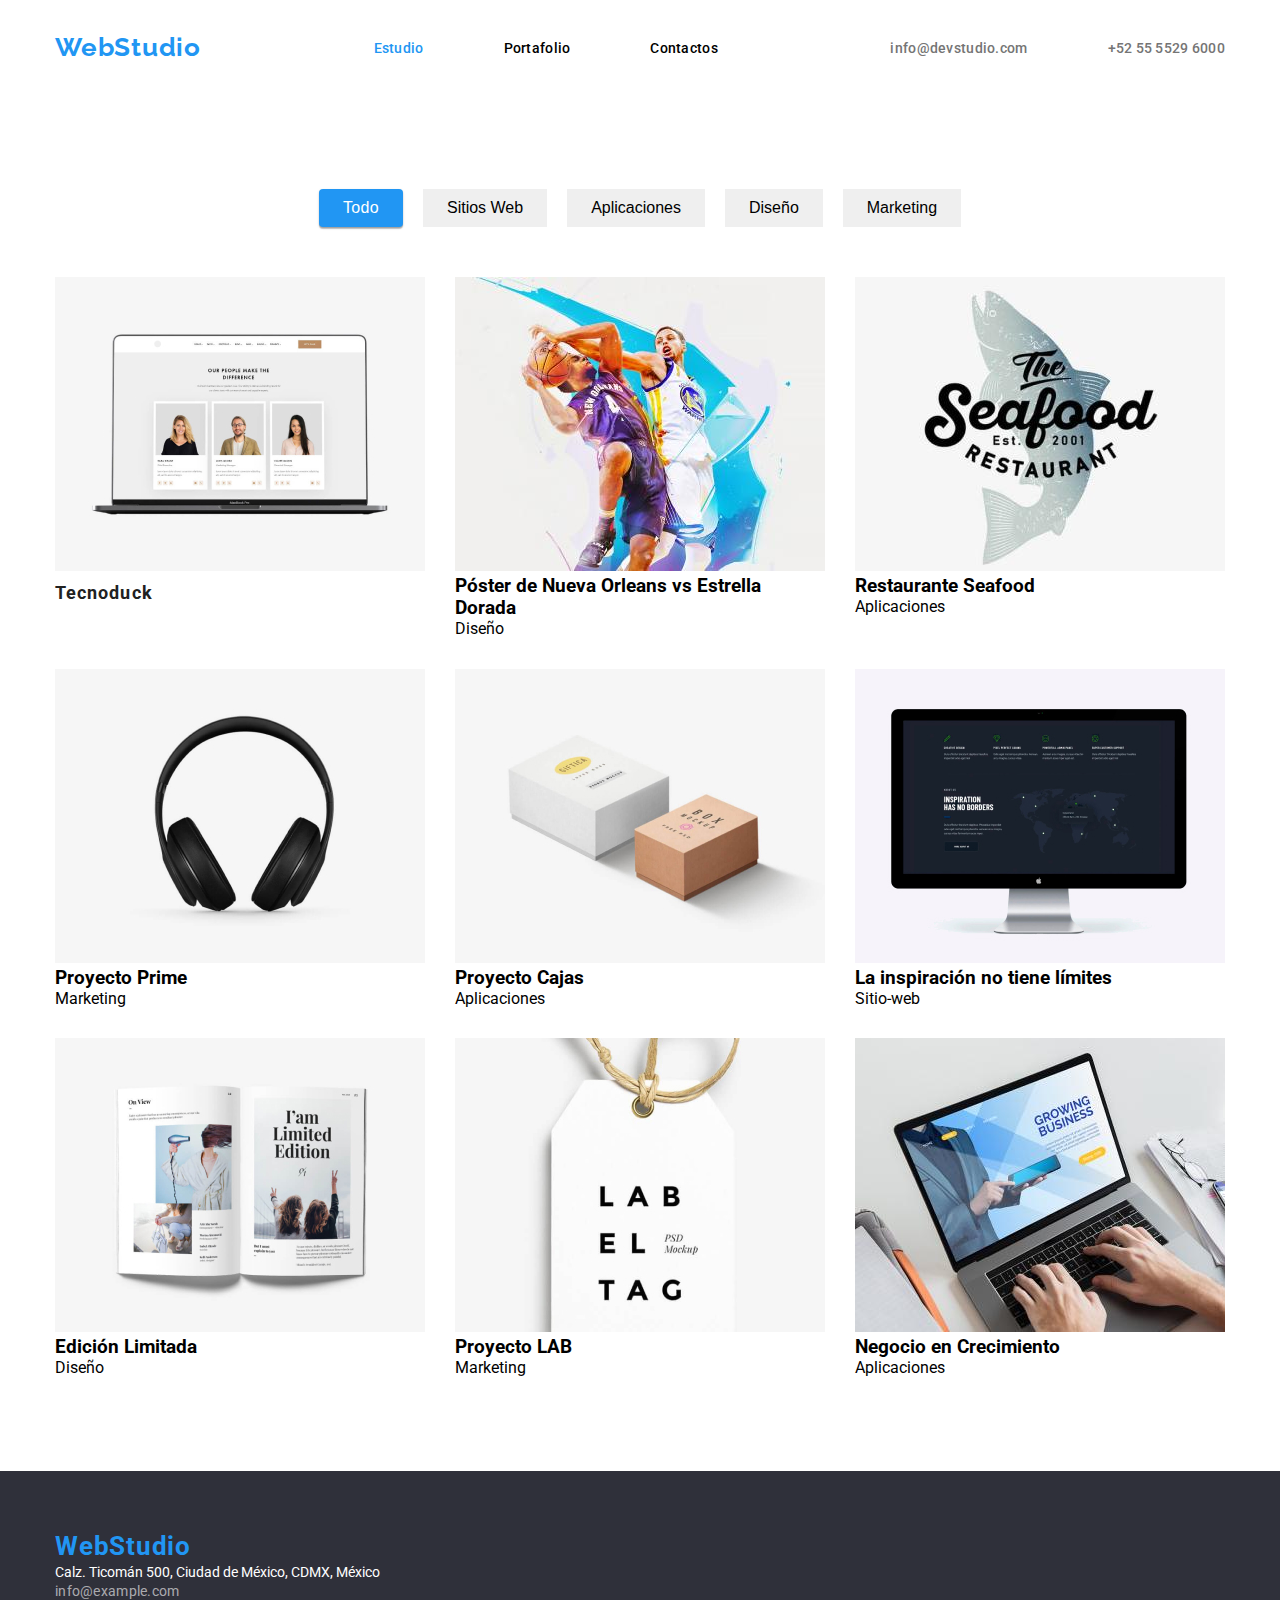
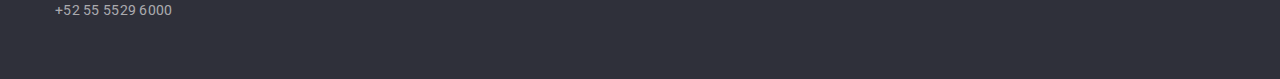
==== portafolio.html @ afd82af7 "first commit" ====
<!DOCTYPE html>
<html lang="en">
<head>
    <meta charset="UTF-8">
    <meta http-equiv="X-UA-Compatible" content="IE=edge">
    <meta name="viewport" content="width=device-width, initial-scale=1.0">
    <title>Portafolio</title>
    <link rel="stylesheet" href="./css/style.css">
    <link href="https://fonts.googleapis.com/css2?family=Roboto:wght@400;500;700;900&display=swap" rel="stylesheet">
    <link href="https://fonts.googleapis.com/css2?family=Raleway:wght@700&family=Roboto:wght@900&display=swap" rel="stylesheet">
</head>
<body>
    <!-- portafolio -->
    <header>
        <div class="container header-container">
            <p><a class="header-title" href="index.html">WebStudio</a></p>
            <nav>
                <ul class="nav-menu">    
                    <li><a class="menu-nav current" href="studio.html">Estudio</a></li>
                    <li><a class="menu-nav" href="portafolio.html">Portafolio</a></li>
                    <li><a class="menu-nav" href="Contactos">Contactos</a></li>
                </ul>
            </nav>
            <ul class="contact-menu">
                <li><a class="contact" href="info@devstudio.com">info@devstudio.com</a></li>
                <li><a class="contact" href="+52-55-5529-6000">+52 55 5529 6000</a></li>
            </ul>  
        </div>
    </header>
    <main>
        <section class="portafolio section">
            <div class="container">
        <ul class="button-list">
            <li><button class="buttons current" type="button">Todo</button></li>
            <li><button class="filter" type="button">Sitios Web</button></li>
            <li><button class="filter" type="button">Aplicaciones</button></li>
            <li><button class="filter" type="button">Diseño</button></li>
            <li><button class="filter" type="button">Marketing</button></li>
        </ul>
<!-- proyecto 1 -->
            <ul class="portafolio-list">
                <li class="portafolio-item">
                    <img src="./images/image8.jpg" alt="laptop" width="370">
                    <h3 class="portafolio-title">Tecnoduck</h3>
                    <p class="portafolio-description">Sitio-web</p>
                </li>
                <li class="portafolio-item">
                    <img src="./images/image9.jpg" alt="poster" width="370">
                    <h3>Póster de Nueva Orleans vs Estrella Dorada</h3>
                    <p>Diseño</p>
                </li>
                <li class="portafolio-item">
                    <img src="./images/image10.jpg" alt="logo de restaurante" width="370">
                    <h3>Restaurante Seafood</h3>
                    <p>Aplicaciones</p>
                </li>
                <li class="portafolio-item">
                    <img src="./images/image11.jpg" alt="Audifonos" width="370">
                    <h3>Proyecto Prime</h3>
                    <p>Marketing</p>
                </li>
                <li class="portafolio-item">
                    <img src="./images/image12.jpg" alt="poryecto-cajas" width="370">
                    <h3>Proyecto Cajas</h3>
                    <p>Aplicaciones</p>
                </li> 
                <li class="portafolio-item">
                    <img src="./images/image13.jpg" alt="monitor" width="370">
                    <h3>La inspiración no tiene límites</h3>
                    <p>Sitio-web</p>
                </li>
                <li class="portafolio-item">
                    <img src="./images/image14.jpg" alt="Revista" width="370">
                    <h3>Edición Limitada</h3>
                    <p>Diseño</p>
                </li>    
                <li class="portafolio-item">
                    <img src="./images/image15.jpg" alt="Etiqueta" width="370">
                    <h3>Proyecto LAB</h3>
                    <p>Marketing</p>
                </li>    
                <li class="portafolio-item">    
                    <img src="./images/imagen16.jpg" alt="laptop" width="370">
                    <h3>Negocio en Crecimiento</h3>
                    <p>Aplicaciones</p>
                </li>
            </ul>
            </div>
        </section>

    </main>
    <footer class="footbar">
        <div class="container">
            <p><a class="logo-footer link" href="">WebStudio</a></p>
            <address class="address">
            <a class="location link">Calz. Ticomán 500, Ciudad de México, CDMX, México</a>
            </address>
        <ul>
            <li>
                <a class="contact link" href="info@example.com">info@example.com</a>
            </li>
            <li>   
                <a class="contact link" href="+52-55-5529-6000">+52 55 5529 6000</a>
            </li>
        </ul>
        </div>
    </footer>
</body>
</html>
---- css/style.css ----
/*Encabezado*/

:root{
    --container-padding: calc((100% - 1200px)/2);
    --primary-black-color:#212121; 
    --primary-white-color: #ffffff;
    --primary-text-color: #757575;

    --background-dark-color: #2f303a;

    --accent-color: #2196f3;
}

* {
    box-sizing: border-box;
    margin: 0;
    padding: 0;
}

body{
    font-family: 'Roboto', 'Raleway', sans-serif;
    color: var(----primary-black-color);
}
a{
    text-decoration: none;
}

li{
    list-style: none;
}

a{
    text-decoration: none;
}

.header-title {
    font-family: 'Raleway';
    font-style: normal;
    font-weight: 700;
    font-size: 26px;
    line-height: 31px;
    text-align: right;
    letter-spacing: 0.03em;
    color:var(--accent-color);
}

.container {
    width: 1200px;
    padding-left: 15px;
    padding-right: 15px;
    margin: 0 auto;  
}
.section{
    padding-top: 94px;
    padding-bottom: 94px;
    }

.subtitle {
    font-style: normal;
    font-weight: 700;
    font-size: 36px;
    line-height: 1.16;
    text-align: center;
    /* letter-spacing: 0.03em; */
    color: var(----primary-black-color);
    margin-bottom: 50px;
}

.header-container{
    display: flex;
    align-items: center;
    justify-content: space-between;
    gap: 100px;
    padding-top: 32px;
    padding-bottom: 32px;
    
}
.nav-menu{
    display: flex;
    align-items: center;
    gap: 80px;
}
.contact-menu{
    display: flex;
    align-items: center;
    gap: 80px;
}
.contact{
    font-style: normal;
    font-weight: 500;
    font-size: 14px;
    line-height: 16px;
    letter-spacing: 0.02em;

    color: var(--primary-text-color);
}
.menu-nav{
    font-style: normal;
    font-weight: 500;
    font-size: 14px;
    line-height: 16px;
    letter-spacing: 0.02em;

    color: var(----primary-black-color);
}
.current{
    font-style: normal;
    font-weight: 500;
    font-size: 14px;
    line-height: 16px;
    letter-spacing: 0.02em;

    color:var(--accent-color);
}
.nav-menu .menu-nav:hover,
.nav-menu .menu-nav:focus,
.contact-menu .contact:hover,
.contact-menu .contact:focus{
    color:#2196F3;
}

/* Seccion Principal */

.title {
    background-color:var(--background-dark-color);
    padding: 200px var(--container-padding);
    text-align: center;
}

 .title-1 {
    font-style: normal;
    font-weight: 900;
    font-size: 44px;
    line-height: 1.36px;
    letter-spacing: 0.06em;
    /* text-transform: uppercase; */
    color: var(--primary-white-color);
    margin:20px auto;

    /* border:1px solid #000000; */
    /* box-sizing: border-box; */
    /* width: 1600px;
    height: 600px;
    left: -4px;
    top: 94px;
    bottom: 94px; */

}

.title-button-primary { 
    font-style: normal;
    font-weight: 700px;
    font-size:16px;
    line-height:1.87;
    letter-spacing: 0.06em;
    color: var(--primary-white-color);
    background:var(--accent-color);

    /* display: flex;
    flex-direction: row;
    justify-content: center;
    align-items: center;
    padding: 10px 32px;
    gap: 10px; */
}

.feature-list {
    display: flex;
    gap: 30px;
}

.feature-items {
    flex-basis: calc((100% - 120px / 4));
}

.feature .feature-title {
    font-style: normal;
    font-weight: 700;
    font-size: 14px;
    line-height: 1.14;
    /* letter-spacing: 0.03em; */
    /* text-transform: uppercase; */
    color: var(----primary-black-color);
    margin-bottom: 10px;
}

.info-text {
    font-family: 'Roboto';
    font-style: normal;
    font-weight: 400;
    font-size: 14px;
    line-height: 24px;
    /* or 171% */

    letter-spacing: 0.03em;

    color: var(--primary-text-color);

}
/* Seccion 2 */
.what-we-do-list {
    display: flex;
    gap: 30px;
}
.what-we-do-items { 
    flex-basis: calc((100% - 90px) / 3 );
}

/* Seccion Album */

.album-list {
    display: flex;
    gap: 30px;
}
.album-item {
    flex-basis: calc((100% - 120px) / 4);
    box-shadow: 0px 1px 3px rgba(0, 0, 0, 0.12), 0px 1px 1px rgba(0, 0, 0, 0.14), 0px 2px 1px rgba(0, 0, 0, 0.2);
    border-radius: 0px 0px 4px 4px;
}

.album .album-title {
    font-style: normal;
    font-weight: 500;
    font-size: 16px;
    line-height: 1.18;
    color: var(----primary-black-color);
    text-align: center;
    margin-bottom: 10px;
}

.album .album-description {
    font-style: normal;
    font-weight: 400;
    font-size: 16px;
    line-height: 1.18;
    color: var(--primary-text-color);
    text-align: center;
    margin-bottom: 10px;
}

.button-container:hover {
    box-sizing: border-box;
    background:var(--accent-color);;
    border: 1px solid #000000;
    box-shadow: 0px 4px 4px rgba(0, 0, 0, 0.15);
    border-radius: 4px;
    cursor: pointer;
}
.footbar {
    background-color: var(--background-dark-color);
    padding: 60px 0;
}
.footbar .logo-footer {
    font-style: normal;
    font-weight: 700;
    font-size: 26px;
    line-height: 31px;
    letter-spacing: 0.03em;

    color: var(--accent-color);
}
.footbar .location {
    font-style: normal;
    font-weight: 400;
    font-size: 14px;
    line-height: 1.7px;
   
    /* letter-spacing: 0.03em; */

    color: var(--primary-white-color);
}
.footbar .contact {
    font-style: normal;
    font-weight: 400;
    font-size: 14px;
    line-height: 1.71px;
    /* or 171% */
    /* letter-spacing: 0.03em; */
    color: rgba(255, 255, 255, 0.6);

}

.address .contact:hover,
.address .contact:focus {
    color: var(--accent-color)
} 

/* Seccion Portafolio */

.button-list{
    display: flex;
    align-items: center;
    justify-content: center;
    gap: 20px;
    margin-bottom: 50px;
}
.buttons{
    font-style: normal;
    font-weight: 500;
    font-size: 16px;
    line-height: 1.6;
    text-align: center;
    color: var(--primary-white-color);
    padding: 6px 24px;
    border:none;
    cursor: pointer;
}


.button{
    font-style: normal;
    font-weight: 500;
    font-size: 16px;
    line-height: 1.6;
    text-align: center;
    color:var(--primary-text-color)
}

.filter {
    font-style: normal;
    font-weight: 500;
    font-size: 16px;
    line-height: 1.6;
    text-align: center;
    color: var(----primary-black-color);
    padding: 6px 24px;
    border:none;
    cursor: pointer;
}

.filter:hover {
    background-color: var(--accent-color);
}
.portafolio-list {
    display: flex;
    flex-wrap: wrap;
    gap: 30px;
}

.portafolio-item { 
    flex-basis:calc((100% - 90px) / 3)
}

.portafolio .current {
    font-weight: 500;
    font-size: 16px;
    line-height: 1.6;
    color:var(--primary-white-color);

    background: var(--accent-color);

    box-shadow: 0px 1px 3px rgba(0, 0, 0, 0.12), 0px 1px 1px rgba(0, 0, 0, 0.14), 0px 2px 1px rgba(0, 0, 0, 0.2);
    border-radius:4px;

}

.portafolio .button {
    font-style: normal;
    font-weight: 500;
    font-size: 16px;
    line-height: 1.6;
    color:var(--primary-black-color);

    background: #FFFFFF;
/* material shadow v1 */
}

.portafolio .portafolio-title {
    font-style: normal;
    font-weight: 700;
    font-size: 18px;
    line-height: 2;
    letter-spacing: 0.06em;
    color: var(--primary-black-color)
}
.portafolio .portafolio-description {
    font-style: normal;
    font-weight: 400;
    font-size: 16px;
    line-height: 1.8;
    color:var(--primary-white-color)
}
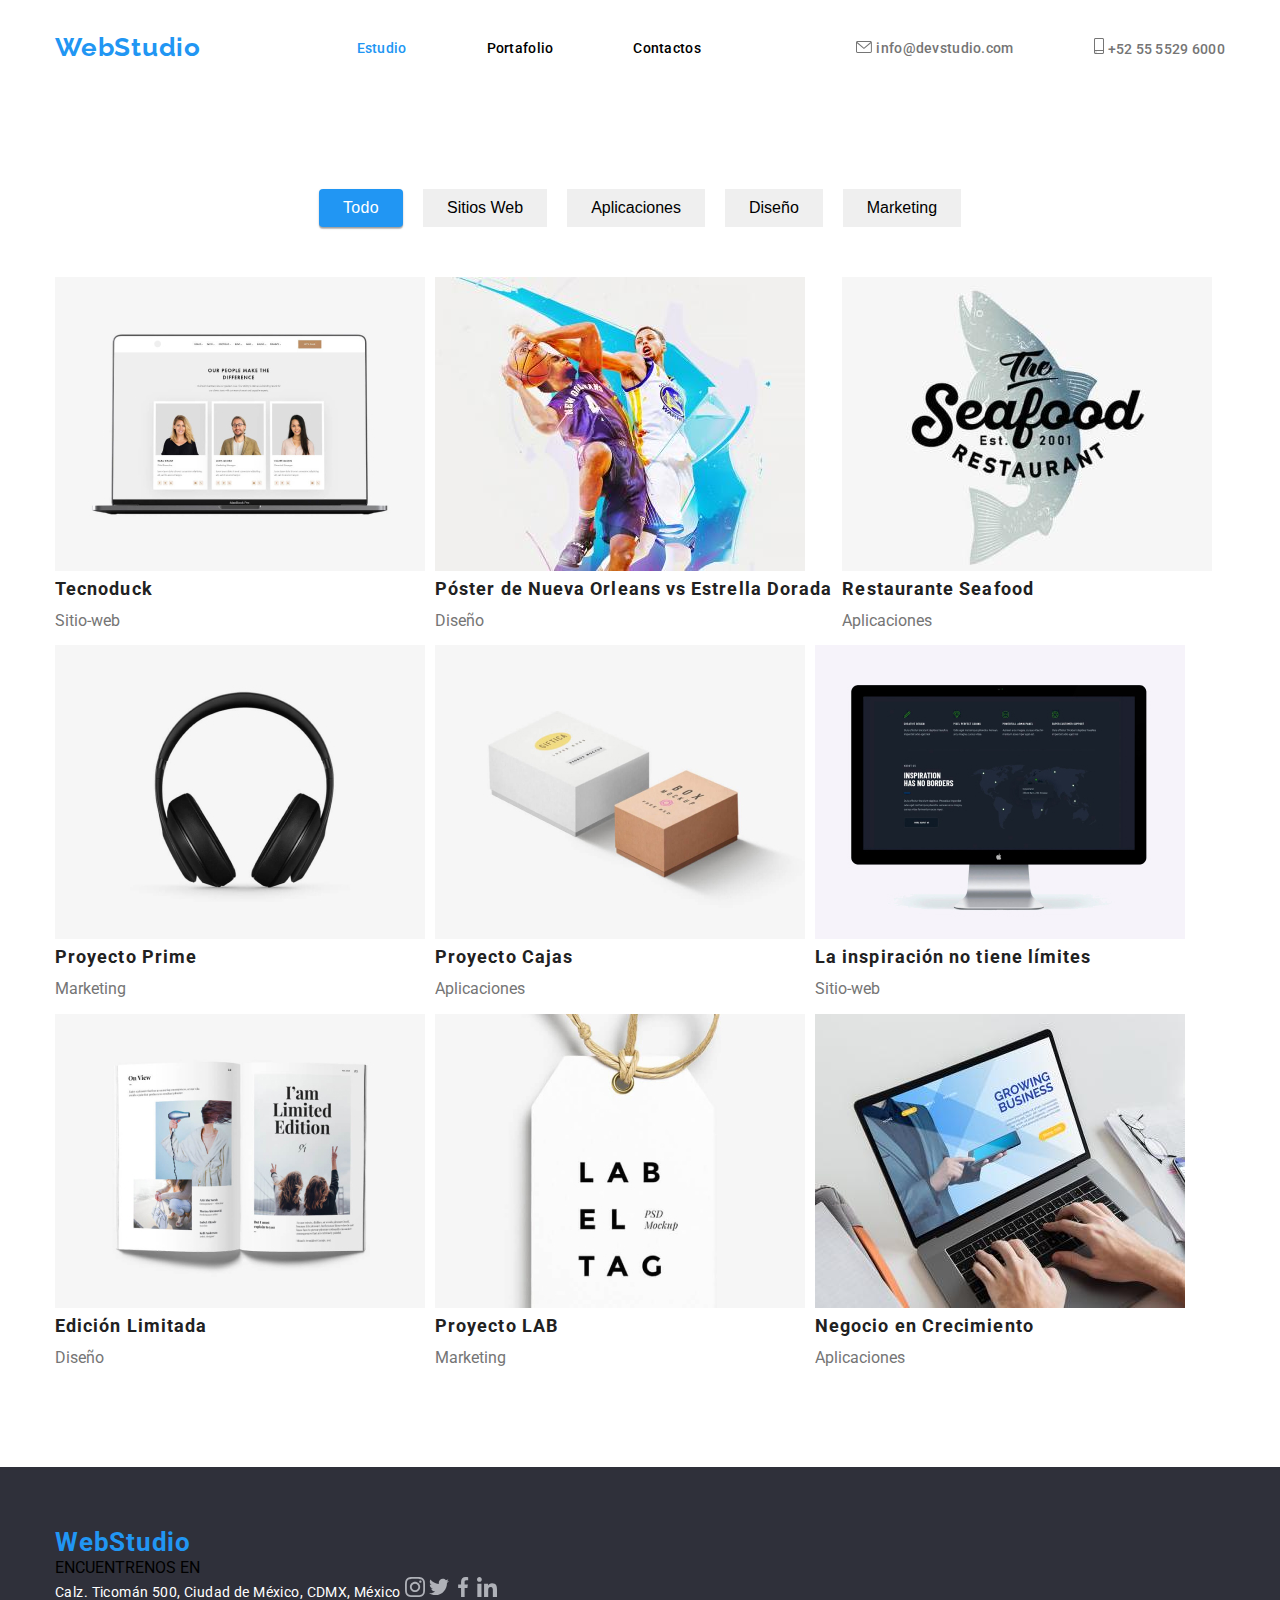
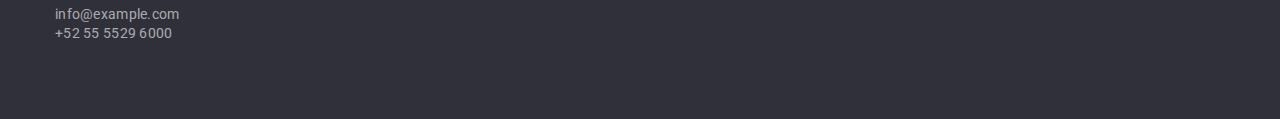
==== commit 8cf7216d: "Tarea 4" ====
--- a/portafolio.html
+++ b/portafolio.html
@@ -22,8 +22,18 @@
                 </ul>
             </nav>
             <ul class="contact-menu">
-                <li><a class="contact" href="info@devstudio.com">info@devstudio.com</a></li>
-                <li><a class="contact" href="+52-55-5529-6000">+52 55 5529 6000</a></li>
+                <li>
+                    <svg Width="16px" Height="12px">
+                        <use href="./images/icon.svg#icon-sobre-1"></use>
+                      </svg>
+                    <a class="contact" href="info@devstudio.com">info@devstudio.com</a>
+                </li>
+                <li>
+                    <svg Width="10px" Height="16px">
+                        <use href="./images/icon.svg#icon-telfono-inteligente-1"></use>
+                      </svg>
+                    <a class="contact" href="+52-55-5529-6000">+52 55 5529 6000</a>
+                </li>
             </ul>  
         </div>
     </header>
@@ -41,59 +51,89 @@
             <ul class="portafolio-list">
                 <li class="portafolio-item">
                     <img src="./images/image8.jpg" alt="laptop" width="370">
+                    <div class="portafolio-staff">
                     <h3 class="portafolio-title">Tecnoduck</h3>
                     <p class="portafolio-description">Sitio-web</p>
+                    </div>
                 </li>
                 <li class="portafolio-item">
                     <img src="./images/image9.jpg" alt="poster" width="370">
-                    <h3>Póster de Nueva Orleans vs Estrella Dorada</h3>
-                    <p>Diseño</p>
+                    <div class="portafolio-staff">
+                    <h3 class="portafolio-title">Póster de Nueva Orleans vs Estrella Dorada</h3>
+                    <p class="portafolio-description">Diseño</p>
+                    </div>
                 </li>
                 <li class="portafolio-item">
                     <img src="./images/image10.jpg" alt="logo de restaurante" width="370">
-                    <h3>Restaurante Seafood</h3>
-                    <p>Aplicaciones</p>
+                    <div class="portafolio-staff">
+                    <h3 class="portafolio-title">Restaurante Seafood</h3>
+                    <p class="portafolio-description">Aplicaciones</p>
+                    </div>
                 </li>
                 <li class="portafolio-item">
                     <img src="./images/image11.jpg" alt="Audifonos" width="370">
-                    <h3>Proyecto Prime</h3>
-                    <p>Marketing</p>
+                    <div class="portafolio-staff">
+                    <h3 class="portafolio-title">Proyecto Prime</h3>
+                    <p class="portafolio-description">Marketing</p>
+                </div>
                 </li>
                 <li class="portafolio-item">
                     <img src="./images/image12.jpg" alt="poryecto-cajas" width="370">
-                    <h3>Proyecto Cajas</h3>
-                    <p>Aplicaciones</p>
+                    <div class="portafolio-staff">
+                    <h3 class="portafolio-title">Proyecto Cajas</h3>
+                    <p class="portafolio-description">Aplicaciones</p>
+                    </div>
                 </li> 
                 <li class="portafolio-item">
                     <img src="./images/image13.jpg" alt="monitor" width="370">
-                    <h3>La inspiración no tiene límites</h3>
-                    <p>Sitio-web</p>
+                    <div class="portafolio-staff">
+                    <h3 class="portafolio-title">La inspiración no tiene límites</h3>
+                    <p class="portafolio-description">Sitio-web</p>
+                    </div>
                 </li>
                 <li class="portafolio-item">
                     <img src="./images/image14.jpg" alt="Revista" width="370">
-                    <h3>Edición Limitada</h3>
-                    <p>Diseño</p>
+                    <div class="portafolio-staff">
+                    <h3 class="portafolio-title">Edición Limitada</h3>
+                    <p class="portafolio-description">Diseño</p>
+                    </div>
                 </li>    
                 <li class="portafolio-item">
                     <img src="./images/image15.jpg" alt="Etiqueta" width="370">
-                    <h3>Proyecto LAB</h3>
-                    <p>Marketing</p>
+                    <div class="portafolio-staff">
+                    <h3 class="portafolio-title">Proyecto LAB</h3>
+                    <p class="portafolio-description">Marketing</p>
+                    </div>
                 </li>    
                 <li class="portafolio-item">    
                     <img src="./images/imagen16.jpg" alt="laptop" width="370">
-                    <h3>Negocio en Crecimiento</h3>
-                    <p>Aplicaciones</p>
+                    <div class="portafolio-staff">
+                    <h3 class="portafolio-title">Negocio en Crecimiento</h3>
+                    <p class="portafolio-description">Aplicaciones</p>
+                    </div>
                 </li>
             </ul>
-            </div>
-        </section>
-
+        </div>
+    </section>
     </main>
     <footer class="footbar">
         <div class="container">
             <p><a class="logo-footer link" href="">WebStudio</a></p>
+            <span>ENCUENTRENOS EN</span>
             <address class="address">
             <a class="location link">Calz. Ticomán 500, Ciudad de México, CDMX, México</a>
+            <svg Width="20px" Height="20px">
+                <use href="./images/icon.svg#icon-instagram"></use>
+              </svg>
+              <svg Width="20px" Height="20px">
+                <use href="./images/icon.svg#icon-twitter"></use>
+              </svg>
+              <svg Width="20px" Height="20px">
+                <use href="./images/icon.svg#icon-facebook"></use>
+              </svg>
+              <svg Width="20px" Height="20px">
+                <use href="./images/icon.svg#icon-linkedin"></use>
+              </svg>
             </address>
         <ul>
             <li>
--- a/css/style.css
+++ b/css/style.css
@@ -1,382 +1,409 @@
 /*Encabezado*/
 
-:root{
-    --container-padding: calc((100% - 1200px)/2);
-    --primary-black-color:#212121; 
-    --primary-white-color: #ffffff;
-    --primary-text-color: #757575;
-
-    --background-dark-color: #2f303a;
-
-    --accent-color: #2196f3;
+:root {
+  --container-padding: calc((100% - 1200px) / 2);
+  --primary-black-color: #212121;
+  --primary-white-color: #ffffff;
+  --primary-text-color: #757575;
+
+  --background-dark-color: #2f303a;
+
+  --accent-color: #2196f3;
 }
 
 * {
-    box-sizing: border-box;
-    margin: 0;
-    padding: 0;
-}
-
-body{
-    font-family: 'Roboto', 'Raleway', sans-serif;
-    color: var(----primary-black-color);
-}
-a{
-    text-decoration: none;
-}
-
-li{
-    list-style: none;
-}
-
-a{
-    text-decoration: none;
+  box-sizing: border-box;
+  margin: 0;
+  padding: 0;
+}
+
+body {
+  font-family: 'Roboto', 'Raleway', sans-serif;
+  color: var(----primary-black-color);
+}
+a {
+  text-decoration: none;
+}
+
+li {
+  list-style: none;
+}
+
+a {
+  text-decoration: none;
 }
 
 .header-title {
-    font-family: 'Raleway';
-    font-style: normal;
-    font-weight: 700;
-    font-size: 26px;
-    line-height: 31px;
-    text-align: right;
-    letter-spacing: 0.03em;
-    color:var(--accent-color);
+  font-family: 'Raleway';
+  font-style: normal;
+  font-weight: 700;
+  font-size: 26px;
+  line-height: 31px;
+  text-align: right;
+  letter-spacing: 0.03em;
+  color: var(--accent-color);
 }
 
 .container {
-    width: 1200px;
-    padding-left: 15px;
-    padding-right: 15px;
-    margin: 0 auto;  
-}
-.section{
-    padding-top: 94px;
-    padding-bottom: 94px;
-    }
+  width: 1200px;
+  padding-left: 15px;
+  padding-right: 15px;
+  margin: 0 auto;
+}
+.section {
+  padding-top: 94px;
+  padding-bottom: 94px;
+}
 
 .subtitle {
-    font-style: normal;
-    font-weight: 700;
-    font-size: 36px;
-    line-height: 1.16;
-    text-align: center;
-    /* letter-spacing: 0.03em; */
-    color: var(----primary-black-color);
-    margin-bottom: 50px;
-}
-
-.header-container{
-    display: flex;
-    align-items: center;
-    justify-content: space-between;
-    gap: 100px;
-    padding-top: 32px;
-    padding-bottom: 32px;
-    
-}
-.nav-menu{
-    display: flex;
-    align-items: center;
-    gap: 80px;
-}
-.contact-menu{
-    display: flex;
-    align-items: center;
-    gap: 80px;
-}
-.contact{
-    font-style: normal;
-    font-weight: 500;
-    font-size: 14px;
-    line-height: 16px;
-    letter-spacing: 0.02em;
-
-    color: var(--primary-text-color);
-}
-.menu-nav{
-    font-style: normal;
-    font-weight: 500;
-    font-size: 14px;
-    line-height: 16px;
-    letter-spacing: 0.02em;
-
-    color: var(----primary-black-color);
-}
-.current{
-    font-style: normal;
-    font-weight: 500;
-    font-size: 14px;
-    line-height: 16px;
-    letter-spacing: 0.02em;
-
-    color:var(--accent-color);
-}
+  font-style: normal;
+  font-weight: 700;
+  font-size: 36px;
+  line-height: 1.16;
+  text-align: center;
+  /* letter-spacing: 0.03em; */
+  color: var(----primary-black-color);
+  margin-bottom: 50px;
+}
+
+.header-container {
+  display: flex;
+  align-items: center;
+  justify-content: space-between;
+  gap: 100px;
+  padding-top: 32px;
+  padding-bottom: 32px;
+}
+.nav-menu {
+  display: flex;
+  align-items: center;
+  gap: 80px;
+}
+.contact-menu {
+  display: flex;
+  align-items: center;
+  gap: 80px;
+}
+.contact {
+  font-style: normal;
+  font-weight: 500;
+  font-size: 14px;
+  line-height: 16px;
+  letter-spacing: 0.02em;
+
+  color: var(--primary-text-color);
+  fill: var(--accent-color);
+}
+.menu-nav {
+  font-style: normal;
+  font-weight: 500;
+  font-size: 14px;
+  line-height: 16px;
+  letter-spacing: 0.02em;
+
+  color: var(----primary-black-color);
+}
+.current {
+  font-style: normal;
+  font-weight: 500;
+  font-size: 14px;
+  line-height: 16px;
+  letter-spacing: 0.02em;
+
+  color: var(--accent-color);
+}
+
 .nav-menu .menu-nav:hover,
 .nav-menu .menu-nav:focus,
 .contact-menu .contact:hover,
-.contact-menu .contact:focus{
-    color:#2196F3;
+.contact-menu .contact:focus {
+  color:var(--accent-color);
+  /* fill: var(--accent-color); */
 }
 
 /* Seccion Principal */
 
 .title {
-    background-color:var(--background-dark-color);
-    padding: 200px var(--container-padding);
-    text-align: center;
-}
-
- .title-1 {
-    font-style: normal;
-    font-weight: 900;
-    font-size: 44px;
-    line-height: 1.36px;
-    letter-spacing: 0.06em;
-    /* text-transform: uppercase; */
-    color: var(--primary-white-color);
-    margin:20px auto;
-
-    /* border:1px solid #000000; */
-    /* box-sizing: border-box; */
-    /* width: 1600px;
-    height: 600px;
-    left: -4px;
-    top: 94px;
-    bottom: 94px; */
-
-}
-
-.title-button-primary { 
-    font-style: normal;
-    font-weight: 700px;
-    font-size:16px;
-    line-height:1.87;
-    letter-spacing: 0.06em;
-    color: var(--primary-white-color);
-    background:var(--accent-color);
-
-    /* display: flex;
-    flex-direction: row;
-    justify-content: center;
-    align-items: center;
-    padding: 10px 32px;
-    gap: 10px; */
+  background: linear-gradient(
+    0deg,  
+  rgba(47, 48, 58, 0.4),
+  rgba(47, 48, 58, 0.4)
+  ),
+  url(../images/imagen-de-fondo.jpg);
+  /* background-color: var(--background-dark-color); */
+  padding: 200px var(--container-padding);
+  text-align: center;
+}
+
+.title-1 {
+  font-style: normal;
+  font-weight: 900;
+  font-size: 44px;
+  line-height: 60px;
+  text-align: center;
+  letter-spacing: 0.06em;
+  text-transform: uppercase;
+  color: var(--primary-white-color);
+  margin: 20px auto;
+  width: 696px;
+  box-sizing: border-box;
+}
+
+.title-button-primary {
+  font-family: 'roboto';
+  font-style: normal;
+  font-weight: 700px;
+  font-size: 16px;
+  line-height: 30px;
+  align-items: center;
+  text-align: center;
+  color: var(--primary-white-color);
+  background: var(--accent-color);
+  padding: 10px 32px;
+  border: none;
+  box-shadow: 0px 4px 4px rgba(0, 0, 0, 0.15);
+  border-radius: 4px;
 }
 
 .feature-list {
-    display: flex;
-    gap: 30px;
+  display: flex;
+  gap: 30px;
 }
 
 .feature-items {
-    flex-basis: calc((100% - 120px / 4));
-}
-
-.feature .feature-title {
-    font-style: normal;
-    font-weight: 700;
-    font-size: 14px;
-    line-height: 1.14;
-    /* letter-spacing: 0.03em; */
-    /* text-transform: uppercase; */
-    color: var(----primary-black-color);
-    margin-bottom: 10px;
+  flex-basis: calc((100% - 120px / 4));
+}
+
+.feature-title {
+  font-style: normal;
+  font-weight: 700;
+  font-size: 14px;
+  line-height: 1.14;
+  /* letter-spacing: 0.03em; */
+  /* text-transform: uppercase; */
+  color: var(----primary-black-color);
+  margin-bottom: 10px;
 }
 
 .info-text {
-    font-family: 'Roboto';
-    font-style: normal;
-    font-weight: 400;
-    font-size: 14px;
-    line-height: 24px;
-    /* or 171% */
-
-    letter-spacing: 0.03em;
-
-    color: var(--primary-text-color);
-
-}
+  font-family: 'Roboto';
+  font-style: normal;
+  font-weight: 400;
+  font-size: 14px;
+  line-height: 24px;
+
+  letter-spacing: 0.03em;
+
+  color: var(--primary-text-color);
+}
+
 /* Seccion 2 */
+
 .what-we-do-list {
-    display: flex;
-    gap: 30px;
-}
-.what-we-do-items { 
-    flex-basis: calc((100% - 90px) / 3 );
+  display: flex;
+  gap: 30px;
+}
+.what-we-do-items {
+  flex-basis: calc((100% - 90px) / 3);
 }
 
 /* Seccion Album */
 
+img {
+  display: block;
+  max-width: 100%;
+  height: auto;
+}
+
+.album {
+  background: #f5f4fa;
+}
+
 .album-list {
-    display: flex;
-    gap: 30px;
+  display: flex;
+  gap: 30px;
 }
 .album-item {
-    flex-basis: calc((100% - 120px) / 4);
-    box-shadow: 0px 1px 3px rgba(0, 0, 0, 0.12), 0px 1px 1px rgba(0, 0, 0, 0.14), 0px 2px 1px rgba(0, 0, 0, 0.2);
-    border-radius: 0px 0px 4px 4px;
-}
-
-.album .album-title {
-    font-style: normal;
-    font-weight: 500;
-    font-size: 16px;
-    line-height: 1.18;
-    color: var(----primary-black-color);
-    text-align: center;
-    margin-bottom: 10px;
-}
-
-.album .album-description {
-    font-style: normal;
-    font-weight: 400;
-    font-size: 16px;
-    line-height: 1.18;
-    color: var(--primary-text-color);
-    text-align: center;
-    margin-bottom: 10px;
+  flex-basis: calc((100% - 120px) / 4);
+  box-shadow: 0px 1px 3px rgba(0, 0, 0, 0.12), 0px 1px 1px rgba(0, 0, 0, 0.14),
+    0px 2px 1px rgba(0, 0, 0, 0.2);
+  border-radius: 0px 0px 4px 4px;
+}
+
+.staff {
+  padding: 30px 45px;
+}
+
+.album-title {
+  font-style: normal;
+  font-weight: 500;
+  font-size: 16px;
+  line-height: 1.18;
+  color: var(----primary-black-color);
+  text-align: center;
+  margin-bottom: 10px;
+}
+
+.album-description {
+  font-style: normal;
+  font-weight: 400;
+  font-size: 16px;
+  line-height: 1.18;
+  color: var(--primary-text-color);
+  text-align: center;
+  margin-bottom: 10px;
 }
 
 .button-container:hover {
-    box-sizing: border-box;
-    background:var(--accent-color);;
-    border: 1px solid #000000;
-    box-shadow: 0px 4px 4px rgba(0, 0, 0, 0.15);
-    border-radius: 4px;
-    cursor: pointer;
+  box-sizing: border-box;
+  background: var(--accent-color);
+  border: 1px solid #000000;
+  box-shadow: 0px 4px 4px rgba(0, 0, 0, 0.15);
+  border-radius: 4px;
+  cursor: pointer;
 }
 .footbar {
-    background-color: var(--background-dark-color);
-    padding: 60px 0;
+  background-color: var(--background-dark-color);
+  padding: 60px 0px;
+  height: 252px;
 }
 .footbar .logo-footer {
-    font-style: normal;
-    font-weight: 700;
-    font-size: 26px;
-    line-height: 31px;
-    letter-spacing: 0.03em;
-
-    color: var(--accent-color);
+  font-style: normal;
+  font-weight: 700;
+  font-size: 26px;
+  line-height: 31px;
+  letter-spacing: 0.03em;
+
+  color: var(--accent-color);
 }
 .footbar .location {
-    font-style: normal;
-    font-weight: 400;
-    font-size: 14px;
-    line-height: 1.7px;
-   
-    /* letter-spacing: 0.03em; */
-
-    color: var(--primary-white-color);
+  font-style: normal;
+  font-weight: 400;
+  font-size: 14px;
+  line-height: 24px;
+
+  letter-spacing: 0.03em;
+
+  color: var(--primary-white-color);
 }
 .footbar .contact {
-    font-style: normal;
-    font-weight: 400;
-    font-size: 14px;
-    line-height: 1.71px;
-    /* or 171% */
-    /* letter-spacing: 0.03em; */
-    color: rgba(255, 255, 255, 0.6);
-
+  font-style: normal;
+  font-weight: 400;
+  font-size: 14px;
+  line-height: 1.71px;
+  color: rgba(255, 255, 255, 0.6);
 }
 
 .address .contact:hover,
 .address .contact:focus {
-    color: var(--accent-color)
-} 
+  color: var(--accent-color);
+}
 
 /* Seccion Portafolio */
 
-.button-list{
-    display: flex;
-    align-items: center;
-    justify-content: center;
-    gap: 20px;
-    margin-bottom: 50px;
-}
-.buttons{
-    font-style: normal;
-    font-weight: 500;
-    font-size: 16px;
-    line-height: 1.6;
-    text-align: center;
-    color: var(--primary-white-color);
-    padding: 6px 24px;
-    border:none;
-    cursor: pointer;
-}
-
-
-.button{
-    font-style: normal;
-    font-weight: 500;
-    font-size: 16px;
-    line-height: 1.6;
-    text-align: center;
-    color:var(--primary-text-color)
+.button-list {
+  display: flex;
+  align-items: center;
+  justify-content: center;
+  gap: 20px;
+  margin-bottom: 50px;
+}
+.buttons {
+  font-style: normal;
+  font-weight: 500;
+  font-size: 16px;
+  line-height: 1.6;
+  text-align: center;
+  color: var(--primary-white-color);
+  padding: 6px 24px;
+  border: none;
+  cursor: pointer;
+}
+
+.button {
+  font-style: normal;
+  font-weight: 500;
+  font-size: 16px;
+  line-height: 1.6;
+  text-align: center;
+  color: var(--primary-text-color);
 }
 
 .filter {
-    font-style: normal;
-    font-weight: 500;
-    font-size: 16px;
-    line-height: 1.6;
-    text-align: center;
-    color: var(----primary-black-color);
-    padding: 6px 24px;
-    border:none;
-    cursor: pointer;
-}
-
-.filter:hover {
-    background-color: var(--accent-color);
-}
+  font-style: normal;
+  font-weight: 500;
+  font-size: 16px;
+  line-height: 1.6;
+  text-align: center;
+  color: var(----primary-black-color);
+  padding: 6px 24px;
+  border: none;
+  cursor: pointer;
+}
+
+.filter:focus,.filter:hover {
+  background-color: var(--accent-color);
+  box-shadow: 0px 3px 1px rgba(0, 0, 0, 0.1), 0px 1px 2px rgba(0, 0, 0, 0.08), 0px 2px 2px rgba(0, 0, 0, 0.12);
+  border-radius: 4px;
+}
+
 .portafolio-list {
-    display: flex;
-    flex-wrap: wrap;
-    gap: 30px;
-}
-
-.portafolio-item { 
-    flex-basis:calc((100% - 90px) / 3)
-}
-
+  display:flex;
+  flex-wrap: wrap;
+  gap: 10px;
+}
+
+.portafolio-item:hover {
+  box-sizing: border-box;
+  width: 370px;
+  height: 404px;
+  flex-basis: calc((100% - 90px) /3);
+  background: #FFFFFF;
+  border: 1px solid #EEEEEE;
+  box-shadow: 0px 1px 1px rgba(0, 0, 0, 0.12), 0px 4px 4px rgba(0, 0, 0, 0.06),
+    1px 4px 6px rgba(0, 0, 0, 0.16);
+}
+
+.portafolio-staff {
+  /* padding: 20px 24px; */
+}
 .portafolio .current {
-    font-weight: 500;
-    font-size: 16px;
-    line-height: 1.6;
-    color:var(--primary-white-color);
-
-    background: var(--accent-color);
-
-    box-shadow: 0px 1px 3px rgba(0, 0, 0, 0.12), 0px 1px 1px rgba(0, 0, 0, 0.14), 0px 2px 1px rgba(0, 0, 0, 0.2);
-    border-radius:4px;
-
+  font-weight: 500;
+  font-size: 16px;
+  line-height: 1.6;
+  color: var(--primary-white-color);
+
+  background: var(--accent-color);
+
+  box-shadow: 0px 1px 3px rgba(0, 0, 0, 0.12), 0px 1px 1px rgba(0, 0, 0, 0.14),
+    0px 2px 1px rgba(0, 0, 0, 0.2);
+  border-radius: 4px;
 }
 
 .portafolio .button {
-    font-style: normal;
-    font-weight: 500;
-    font-size: 16px;
-    line-height: 1.6;
-    color:var(--primary-black-color);
-
-    background: #FFFFFF;
-/* material shadow v1 */
+  font-style: normal;
+  font-weight: 500;
+  font-size: 16px;
+  line-height: 1.6;
+  color: var(--primary-black-color);
+
+  background: #ffffff;
+  /* material shadow v1 */
 }
 
 .portafolio .portafolio-title {
-    font-style: normal;
-    font-weight: 700;
-    font-size: 18px;
-    line-height: 2;
-    letter-spacing: 0.06em;
-    color: var(--primary-black-color)
+  /* position: absolute; */
+  font-style: normal;
+  font-weight: 700;
+  font-size: 18px;
+  line-height: 36px;
+  letter-spacing: 0.06em;
+  color: var(--primary-black-color);
 }
 .portafolio .portafolio-description {
-    font-style: normal;
-    font-weight: 400;
-    font-size: 16px;
-    line-height: 1.8;
-    color:var(--primary-white-color)
-}+  font-style: normal;
+  font-weight: 400;
+  font-size: 16px;
+  line-height: 1.8;
+  color: var(--primary-text-color);
+}
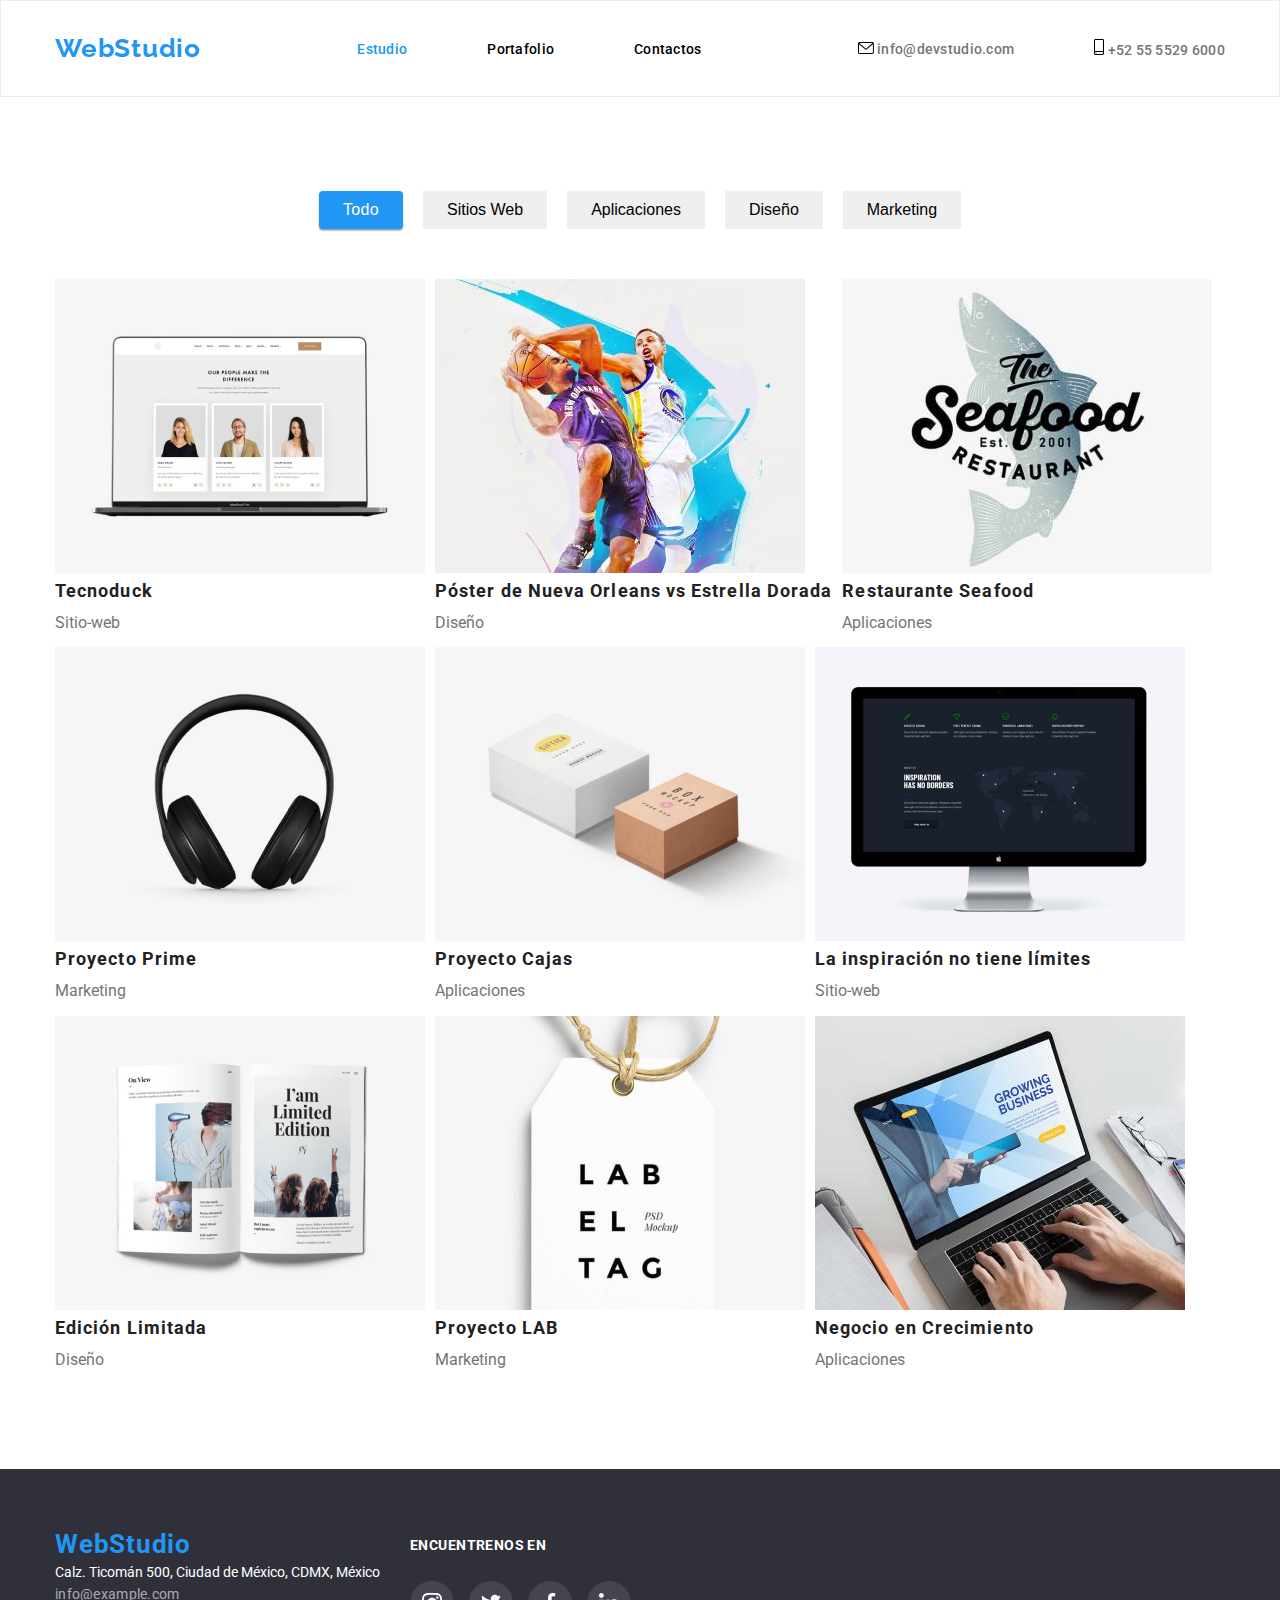
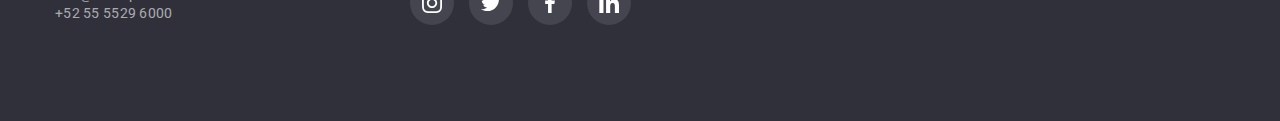
==== commit da9b0d33: "tarea 4" ====
--- a/portafolio.html
+++ b/portafolio.html
@@ -11,7 +11,7 @@
 </head>
 <body>
     <!-- portafolio -->
-    <header>
+    <header class="header">
         <div class="container header-container">
             <p><a class="header-title" href="index.html">WebStudio</a></p>
             <nav>
@@ -23,17 +23,20 @@
             </nav>
             <ul class="contact-menu">
                 <li>
-                    <svg Width="16px" Height="12px">
+                    <a class="contact" href="mailto:info@devstudio.com">
+                      <svg Width="16" Height="12">
                         <use href="./images/icon.svg#icon-sobre-1"></use>
                       </svg>
-                    <a class="contact" href="info@devstudio.com">info@devstudio.com</a>
-                </li>
-                <li>
-                    <svg Width="10px" Height="16px">
+                      info@devstudio.com</a
+                    >
+                  </li>
+                  <li>
+                    <a class="contact" href="tel:+52-55-5529-6000">
+                      <svg Width="10" Height="16">
                         <use href="./images/icon.svg#icon-telfono-inteligente-1"></use>
                       </svg>
-                    <a class="contact" href="+52-55-5529-6000">+52 55 5529 6000</a>
-                </li>
+                      +52 55 5529 6000</a>
+                  </li>
             </ul>  
         </div>
     </header>
@@ -117,33 +120,55 @@
     </section>
     </main>
     <footer class="footbar">
-        <div class="container">
-            <p><a class="logo-footer link" href="">WebStudio</a></p>
-            <span>ENCUENTRENOS EN</span>
-            <address class="address">
-            <a class="location link">Calz. Ticomán 500, Ciudad de México, CDMX, México</a>
-            <svg Width="20px" Height="20px">
-                <use href="./images/icon.svg#icon-instagram"></use>
-              </svg>
-              <svg Width="20px" Height="20px">
-                <use href="./images/icon.svg#icon-twitter"></use>
-              </svg>
-              <svg Width="20px" Height="20px">
-                <use href="./images/icon.svg#icon-facebook"></use>
-              </svg>
-              <svg Width="20px" Height="20px">
-                <use href="./images/icon.svg#icon-linkedin"></use>
-              </svg>
-            </address>
-        <ul>
+        <div class="container footer-flex">
+          <div>
+          <p><a class="logo-footer link" href="">WebStudio</a></p>        
+          <address class="address">
+            <a class="location" href="#">Calz. Ticomán 500, Ciudad de México, CDMX, México</a>
+          </address>
+          <ul>
             <li>
-                <a class="contact link" href="info@example.com">info@example.com</a>
+              <a class="contact" href="info@example.com">info@example.com</a>
             </li>
-            <li>   
-                <a class="contact link" href="+52-55-5529-6000">+52 55 5529 6000</a>
+            <li>
+              <a class="contact" href="+52-55-5529-6000">+52 55 5529 6000</a>
             </li>
-        </ul>
+          </ul>
         </div>
-    </footer>
+        <div>
+          <h2 class="aside-title">ENCUENTRENOS EN</h2>
+          <ul class="aside-list">
+            <li>
+              <a href="" class="aside"> 
+                <svg Width="20px" Height="20px" class="aside-icon">
+                  <use href="./images/icon.svg#icon-instagram"></use>
+                </svg>
+              </a>
+            </li>
+            <li>
+              <a href="" class="aside"> 
+                <svg Width="20px" Height="20px" class="aside-icon">
+                  <use href="./images/icon.svg#icon-twitter"></use>
+                </svg>
+              </a>
+            </li>
+            <li>
+              <a href="" class="aside">  
+                <svg Width="20px" Height="20px" class="aside-icon">
+                  <use href="./images/icon.svg#icon-facebook"></use>
+                </svg>
+              </a>
+            </li>
+            <li>
+              <a href="" class="aside"> 
+                <svg Width="20px" Height="20px" class="aside-icon">
+                  <use href="./images/icon.svg#icon-linkedin"></use>
+                </svg>
+              </a>
+            </li>
+          </ul>
+        </div>
+        </div>
+      </footer>
 </body>
 </html>--- a/css/style.css
+++ b/css/style.css
@@ -7,7 +7,8 @@
   --primary-text-color: #757575;
 
   --background-dark-color: #2f303a;
-
+  --background-gray-color: #f5f4fa;
+  --background-gray2-color: #afb1b8;
   --accent-color: #2196f3;
 }
 
@@ -92,7 +93,6 @@
   letter-spacing: 0.02em;
 
   color: var(--primary-text-color);
-  fill: var(--accent-color);
 }
 .menu-nav {
   font-style: normal;
@@ -117,19 +117,22 @@
 .nav-menu .menu-nav:focus,
 .contact-menu .contact:hover,
 .contact-menu .contact:focus {
-  color:var(--accent-color);
-  /* fill: var(--accent-color); */
+  color: var(--accent-color);
+  fill: var(--accent-color);
 }
 
 /* Seccion Principal */
+.header {
+  border: 1px solid #ececec;
+}
 
 .title {
   background: linear-gradient(
-    0deg,  
-  rgba(47, 48, 58, 0.4),
-  rgba(47, 48, 58, 0.4)
-  ),
-  url(../images/imagen-de-fondo.jpg);
+      0deg,
+      rgba(47, 48, 58, 0.4),
+      rgba(47, 48, 58, 0.4)
+    ),
+    url(../images/imagen-de-fondo.jpg);
   /* background-color: var(--background-dark-color); */
   padding: 200px var(--container-padding);
   text-align: center;
@@ -146,7 +149,7 @@
   color: var(--primary-white-color);
   margin: 20px auto;
   width: 696px;
-  box-sizing: border-box;
+  /* box-sizing: border-box; */
 }
 
 .title-button-primary {
@@ -196,6 +199,16 @@
 
   color: var(--primary-text-color);
 }
+.features-icon {
+  display: flex;
+  align-items: center;
+  justify-content: center;
+  width: 270px;
+  height: 120px;
+  background: var(--background-gray-color);
+  border-radius: 4px;
+  margin-bottom: 30px;
+}
 
 /* Seccion 2 */
 
@@ -217,6 +230,28 @@
 
 .album {
   background: #f5f4fa;
+}
+.album-social {
+  display: flex;
+  align-items: center;
+  justify-content: center;
+  gap: 30px;
+  /* margin-bottom: 20px; */
+}
+.album-icon {
+  fill: var(--background-gray2-color);
+  display: flex;
+  align-items: center;
+  justify-content: center;
+  width: 35px;
+  height: 35px;
+  border-radius: 25px;
+}
+.album-icon:hover {
+  background-color: var(--accent-color);
+}
+.album-icon:hover .album-teams {
+  fill: var(--primary-white-color);
 }
 
 .album-list {
@@ -262,6 +297,31 @@
   border-radius: 4px;
   cursor: pointer;
 }
+/* Seccion Clientes */
+.clients-list {
+  display: flex;
+  align-items: center;
+  justify-content: space-between;
+}
+.clients-icon {
+  display: flex;
+  align-items: center;
+  justify-content: center;
+  width: 170px;
+  height: 81px;
+  border: 1px solid #afb1b8;
+  border-radius: 4px;
+  fill: var(--background-gray2-color);
+}
+.clients-icon:hover {
+  fill: var(--accent-color);
+  border-color: var(--accent-color);
+}
+/* Seccion footer */
+.footer-flex {
+  display: flex;
+  gap: 30px;
+}
 .footbar {
   background-color: var(--background-dark-color);
   padding: 60px 0px;
@@ -281,9 +341,7 @@
   font-weight: 400;
   font-size: 14px;
   line-height: 24px;
-
-  letter-spacing: 0.03em;
-
+  /* letter-spacing: 0.03em; */
   color: var(--primary-white-color);
 }
 .footbar .contact {
@@ -298,7 +356,35 @@
 .address .contact:focus {
   color: var(--accent-color);
 }
-
+.aside-title {
+  font-style: normal;
+  font-weight: 700;
+  font-size: 14px;
+  line-height: 32px;
+  letter-spacing: 0.03em;
+  text-transform: uppercase;
+  color: var(--primary-white-color);
+  margin-bottom: 20px;
+}
+.aside-list {
+  display: flex;
+  gap: 15px;
+}
+.aside {
+  display: flex;
+  align-items: center;
+  justify-content: center;
+  width: 44px;
+  height: 44px;
+  border-radius: 25px;
+  background: rgba(255, 255, 255, 0.1);
+}
+.aside-icon {
+  fill: var(--primary-white-color);
+}
+.aside:hover {
+  background-color: var(--accent-color);
+}
 /* Seccion Portafolio */
 
 .button-list {
@@ -341,14 +427,16 @@
   cursor: pointer;
 }
 
-.filter:focus,.filter:hover {
+.filter:focus,
+.filter:hover {
   background-color: var(--accent-color);
-  box-shadow: 0px 3px 1px rgba(0, 0, 0, 0.1), 0px 1px 2px rgba(0, 0, 0, 0.08), 0px 2px 2px rgba(0, 0, 0, 0.12);
+  box-shadow: 0px 3px 1px rgba(0, 0, 0, 0.1), 0px 1px 2px rgba(0, 0, 0, 0.08),
+    0px 2px 2px rgba(0, 0, 0, 0.12);
   border-radius: 4px;
 }
 
 .portafolio-list {
-  display:flex;
+  display: flex;
   flex-wrap: wrap;
   gap: 10px;
 }
@@ -357,16 +445,16 @@
   box-sizing: border-box;
   width: 370px;
   height: 404px;
-  flex-basis: calc((100% - 90px) /3);
-  background: #FFFFFF;
-  border: 1px solid #EEEEEE;
+  flex-basis: calc((100% - 90px) / 3);
+  background: #ffffff;
+  border: 1px solid #eeeeee;
   box-shadow: 0px 1px 1px rgba(0, 0, 0, 0.12), 0px 4px 4px rgba(0, 0, 0, 0.06),
     1px 4px 6px rgba(0, 0, 0, 0.16);
 }
 
-.portafolio-staff {
-  /* padding: 20px 24px; */
-}
+/* .portafolio-staff {
+  padding: 20px 24px;
+} */
 .portafolio .current {
   font-weight: 500;
   font-size: 16px;
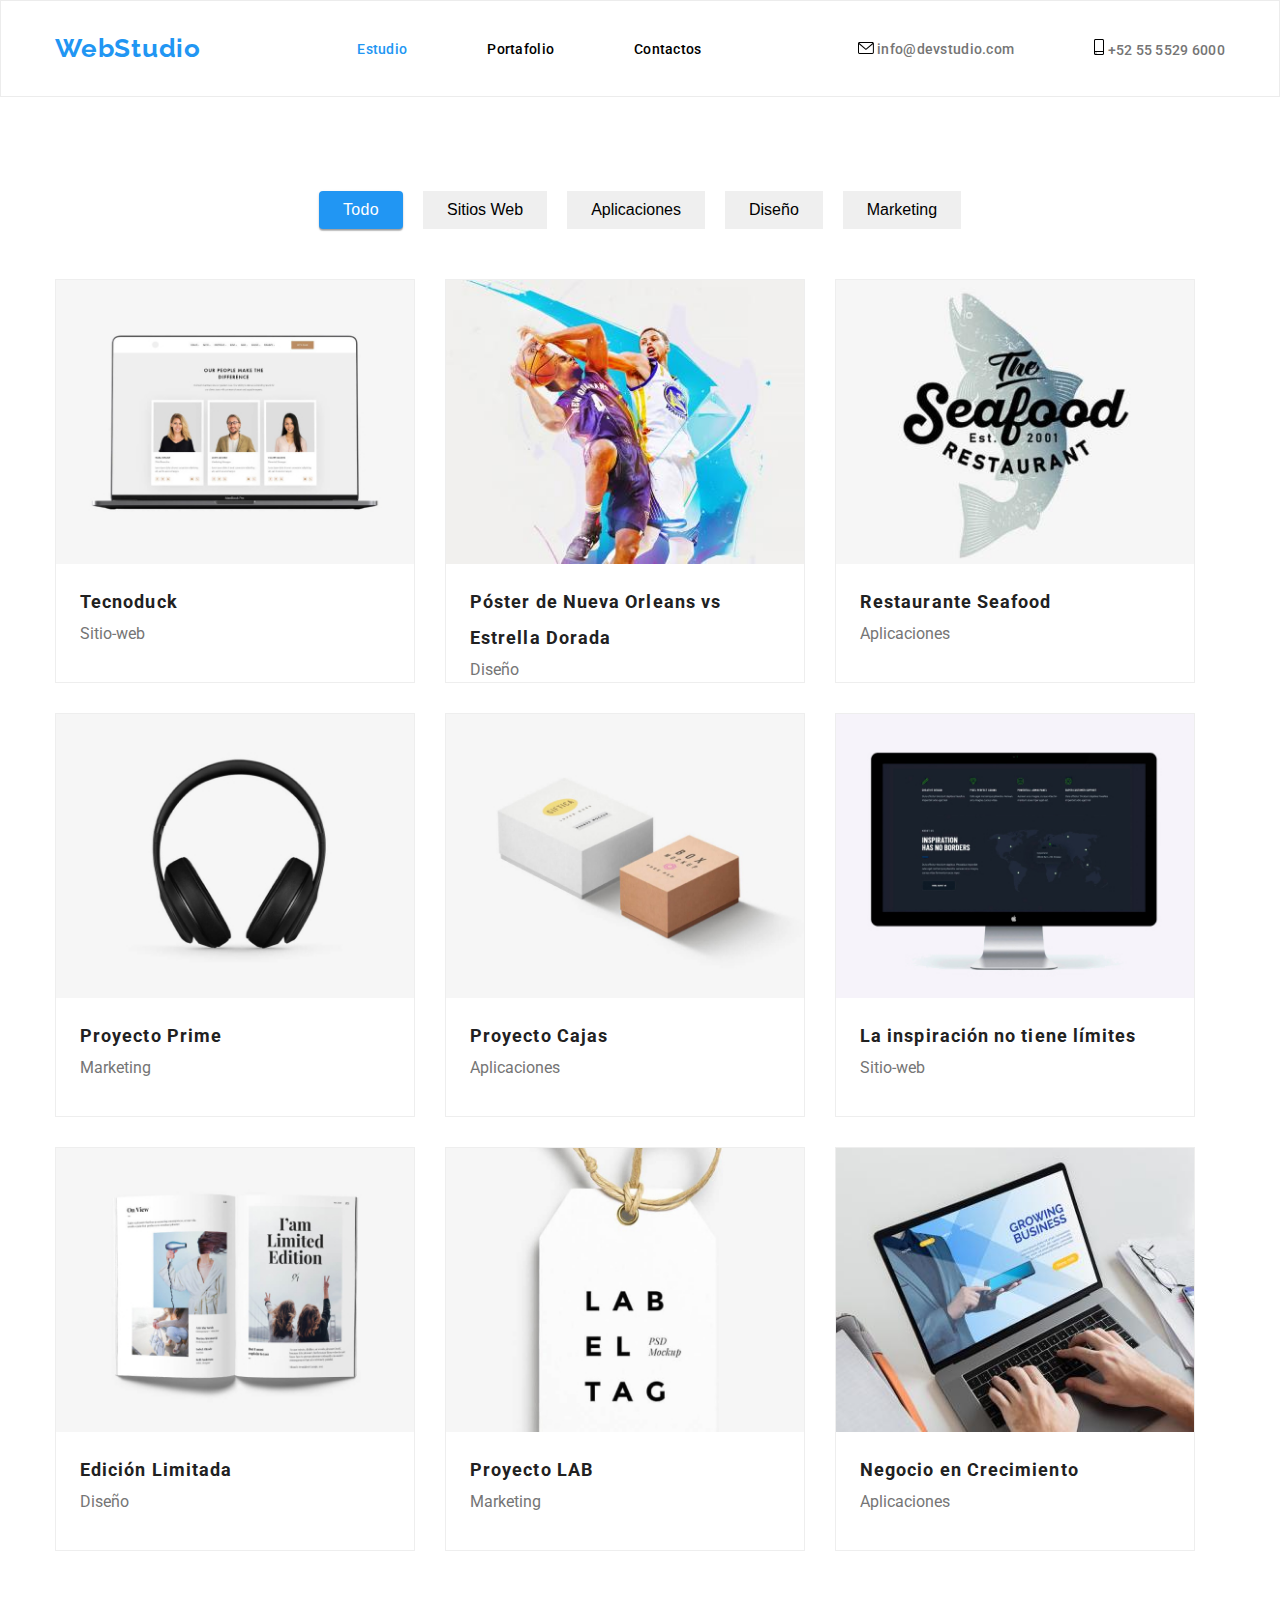
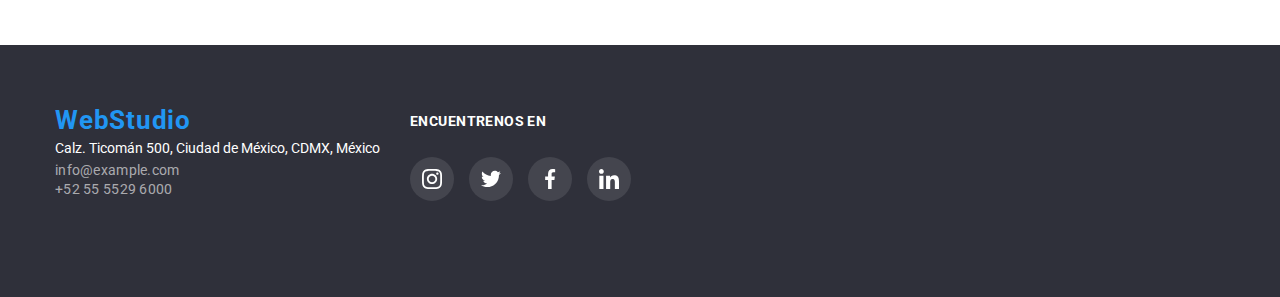
==== commit ece15d93: "TAREA 4" ====
--- a/portafolio.html
+++ b/portafolio.html
@@ -16,9 +16,9 @@
             <p><a class="header-title" href="index.html">WebStudio</a></p>
             <nav>
                 <ul class="nav-menu">    
-                    <li><a class="menu-nav current" href="studio.html">Estudio</a></li>
+                    <li><a class="menu-nav current" href="./index.html">Estudio</a></li>
                     <li><a class="menu-nav" href="portafolio.html">Portafolio</a></li>
-                    <li><a class="menu-nav" href="Contactos">Contactos</a></li>
+                    <li><a class="menu-nav" href="./index.html">Contactos</a></li>
                 </ul>
             </nav>
             <ul class="contact-menu">
--- a/css/style.css
+++ b/css/style.css
@@ -126,7 +126,7 @@
   border: 1px solid #ececec;
 }
 
-.title {
+.hero {
   background: linear-gradient(
       0deg,
       rgba(47, 48, 58, 0.4),
@@ -223,6 +223,7 @@
 /* Seccion Album */
 
 img {
+  width: 100%;
   display: block;
   max-width: 100%;
   height: auto;
@@ -236,7 +237,7 @@
   align-items: center;
   justify-content: center;
   gap: 30px;
-  /* margin-bottom: 20px; */
+  margin-bottom: 20px;
 }
 .album-icon {
   fill: var(--background-gray2-color);
@@ -438,23 +439,28 @@
 .portafolio-list {
   display: flex;
   flex-wrap: wrap;
-  gap: 10px;
-}
-
-.portafolio-item:hover {
+  gap: 30px;
+}
+
+.portafolio-item {
   box-sizing: border-box;
   width: 370px;
   height: 404px;
   flex-basis: calc((100% - 90px) / 3);
   background: #ffffff;
   border: 1px solid #eeeeee;
+
+
+}
+.portafolio:hover {
   box-shadow: 0px 1px 1px rgba(0, 0, 0, 0.12), 0px 4px 4px rgba(0, 0, 0, 0.06),
-    1px 4px 6px rgba(0, 0, 0, 0.16);
-}
-
-/* .portafolio-staff {
+  1px 4px 6px rgba(0, 0, 0, 0.16);
+
+}
+
+.portafolio-staff {
   padding: 20px 24px;
-} */
+}
 .portafolio .current {
   font-weight: 500;
   font-size: 16px;
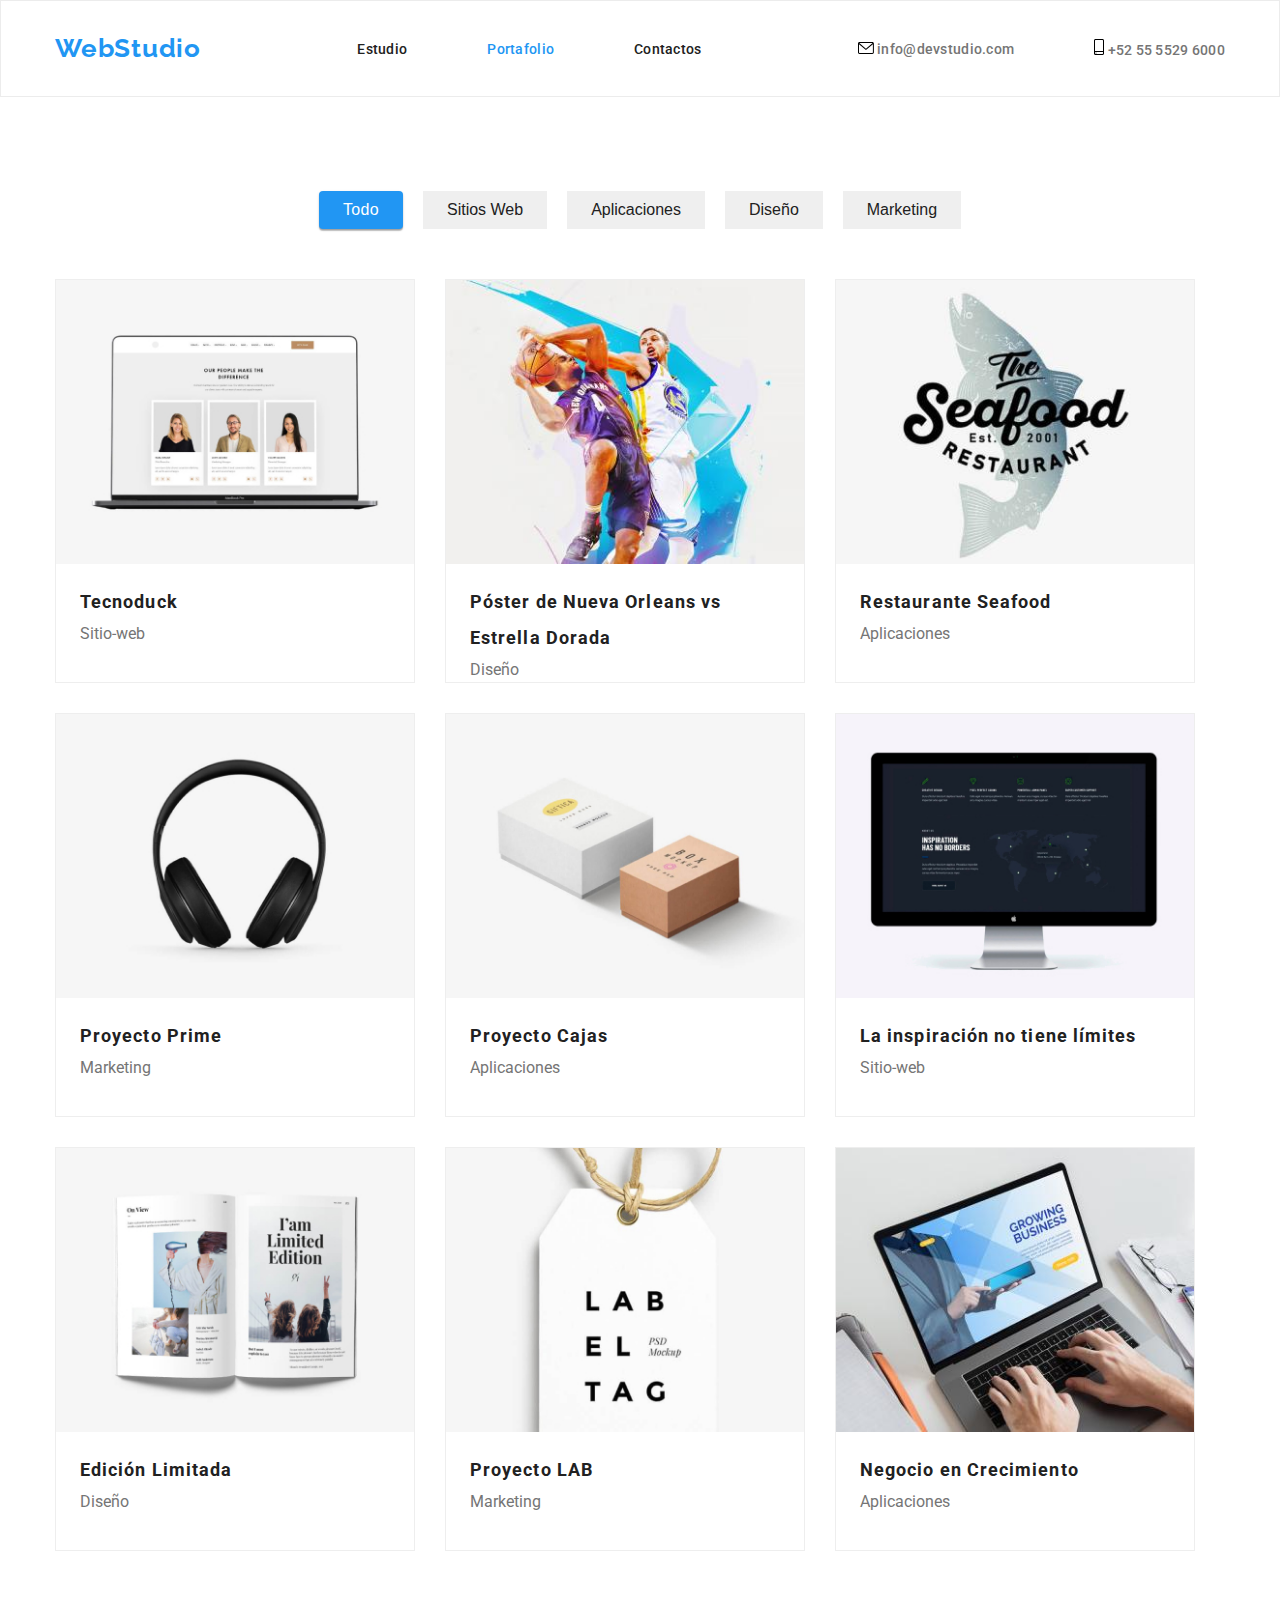
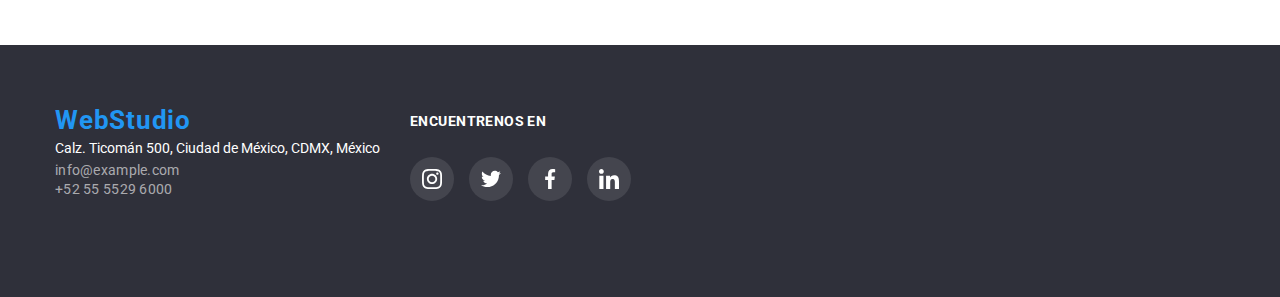
==== commit 83fa279e: "TAREA 4 CORRECCIÓN" ====
--- a/portafolio.html
+++ b/portafolio.html
@@ -16,8 +16,8 @@
             <p><a class="header-title" href="index.html">WebStudio</a></p>
             <nav>
                 <ul class="nav-menu">    
-                    <li><a class="menu-nav current" href="./index.html">Estudio</a></li>
-                    <li><a class="menu-nav" href="portafolio.html">Portafolio</a></li>
+                    <li><a class="menu-nav" href="./index.html">Estudio</a></li>
+                    <li><a class="menu-nav current" href="portafolio.html">Portafolio</a></li>
                     <li><a class="menu-nav" href="./index.html">Contactos</a></li>
                 </ul>
             </nav>
@@ -25,7 +25,7 @@
                 <li>
                     <a class="contact" href="mailto:info@devstudio.com">
                       <svg Width="16" Height="12">
-                        <use href="./images/icon.svg#icon-sobre-1"></use>
+                        <use href="./images/icons.svg#icon-sobre-1"></use>
                       </svg>
                       info@devstudio.com</a
                     >
@@ -33,7 +33,7 @@
                   <li>
                     <a class="contact" href="tel:+52-55-5529-6000">
                       <svg Width="10" Height="16">
-                        <use href="./images/icon.svg#icon-telfono-inteligente-1"></use>
+                        <use href="./images/icons.svg#icon-telfono-inteligente-1"></use>
                       </svg>
                       +52 55 5529 6000</a>
                   </li>
@@ -141,28 +141,28 @@
             <li>
               <a href="" class="aside"> 
                 <svg Width="20px" Height="20px" class="aside-icon">
-                  <use href="./images/icon.svg#icon-instagram"></use>
+                  <use href="./images/icons.svg#icon-instagram"></use>
                 </svg>
               </a>
             </li>
             <li>
               <a href="" class="aside"> 
                 <svg Width="20px" Height="20px" class="aside-icon">
-                  <use href="./images/icon.svg#icon-twitter"></use>
+                  <use href="./images/icons.svg#icon-twitter"></use>
                 </svg>
               </a>
             </li>
             <li>
               <a href="" class="aside">  
                 <svg Width="20px" Height="20px" class="aside-icon">
-                  <use href="./images/icon.svg#icon-facebook"></use>
+                  <use href="./images/icons.svg#icon-facebook"></use>
                 </svg>
               </a>
             </li>
             <li>
               <a href="" class="aside"> 
                 <svg Width="20px" Height="20px" class="aside-icon">
-                  <use href="./images/icon.svg#icon-linkedin"></use>
+                  <use href="./images/icons.svg#icon-linkedin"></use>
                 </svg>
               </a>
             </li>
--- a/css/style.css
+++ b/css/style.css
@@ -20,7 +20,7 @@
 
 body {
   font-family: 'Roboto', 'Raleway', sans-serif;
-  color: var(----primary-black-color);
+  color: var(--primary-black-color);
 }
 a {
   text-decoration: none;
@@ -63,7 +63,7 @@
   line-height: 1.16;
   text-align: center;
   /* letter-spacing: 0.03em; */
-  color: var(----primary-black-color);
+  color: var(--primary-black-color);
   margin-bottom: 50px;
 }
 
@@ -101,7 +101,7 @@
   line-height: 16px;
   letter-spacing: 0.02em;
 
-  color: var(----primary-black-color);
+  color: var(--primary-black-color);
 }
 .current {
   font-style: normal;
@@ -223,7 +223,7 @@
 /* Seccion Album */
 
 img {
-  width: 100%;
+  /* width: 100%; */
   display: block;
   max-width: 100%;
   height: auto;
